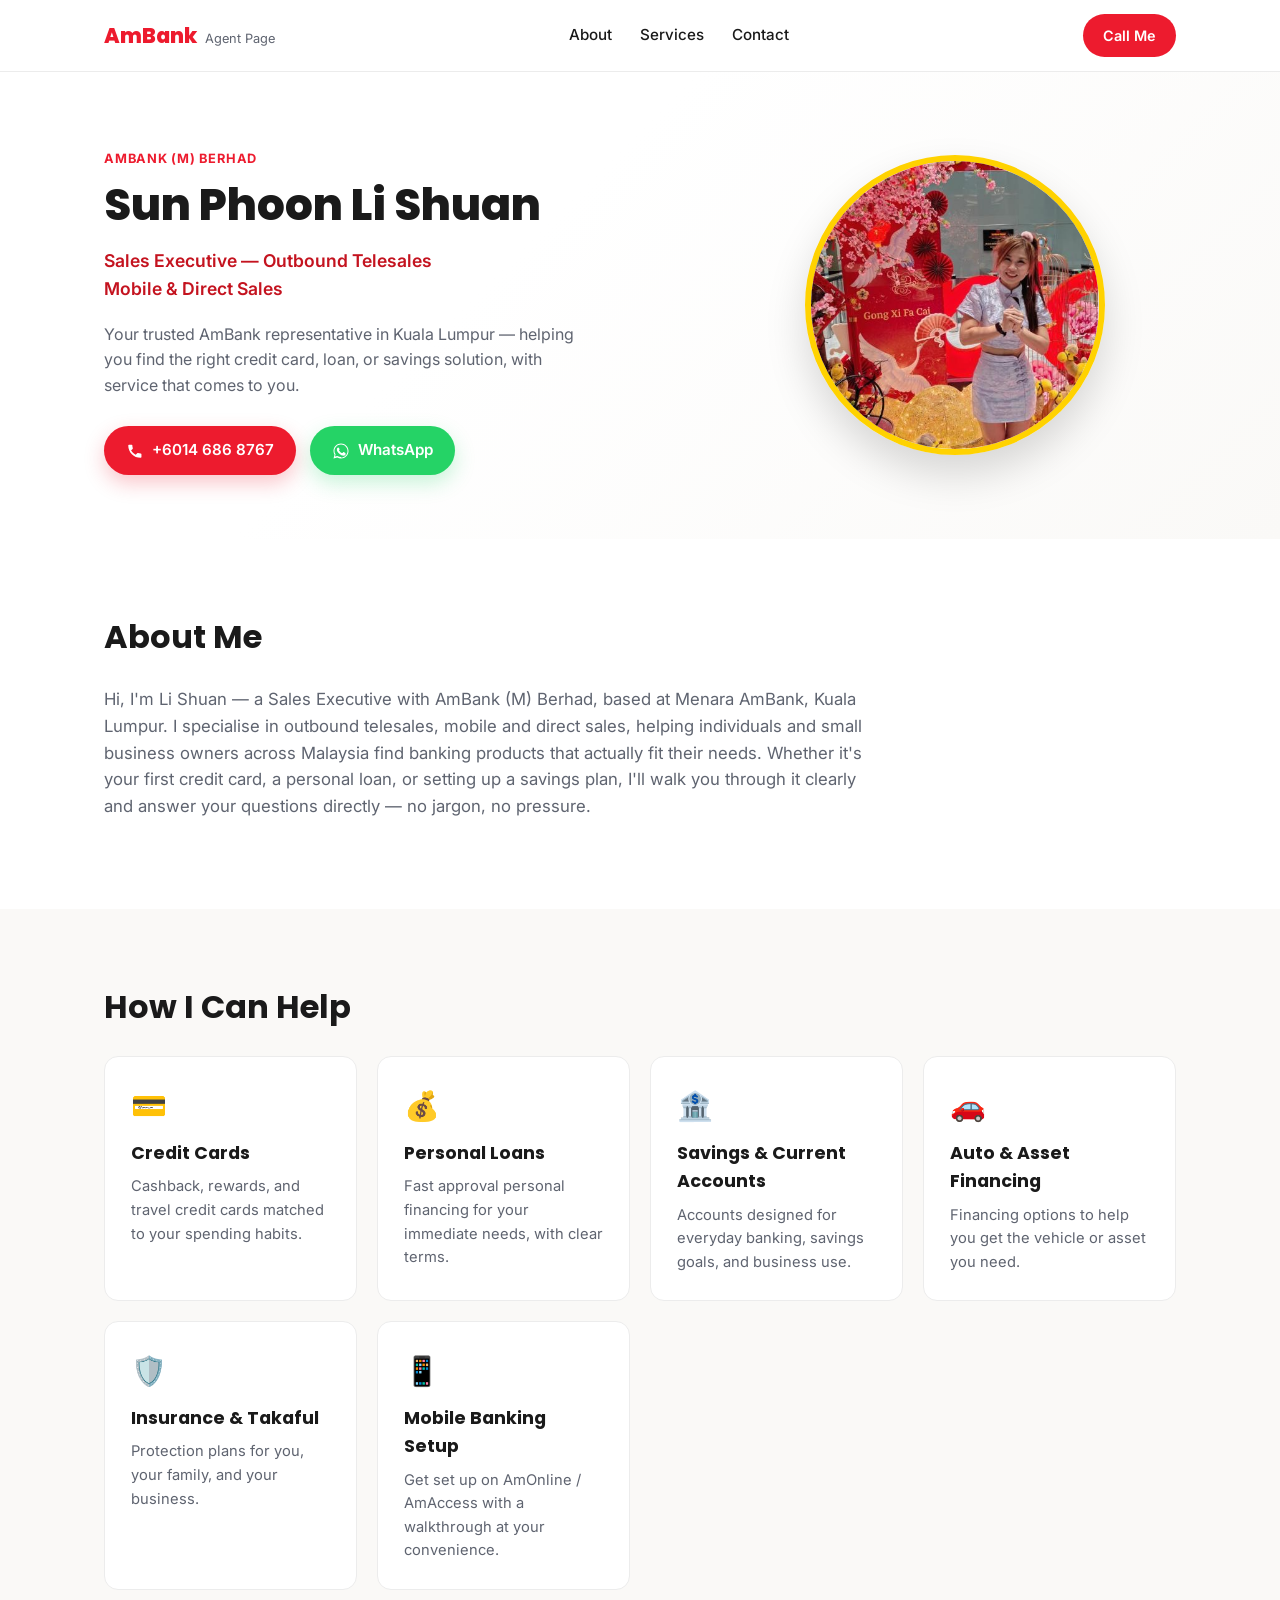
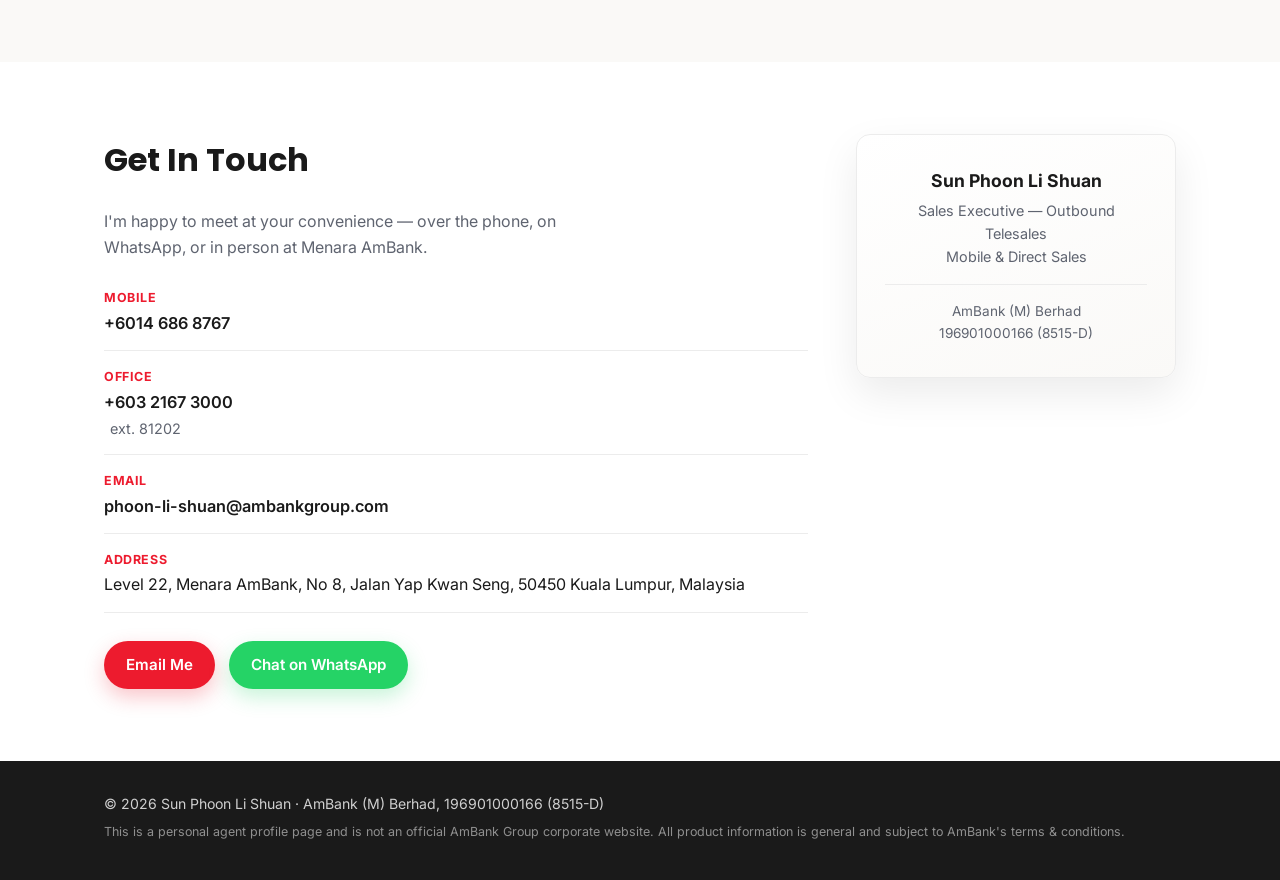
==== sun-phoon-li-shuan.html @ 8f0186c6 "Add files via upload" ====
<!DOCTYPE html>
<html lang="en">
<head>
<meta charset="UTF-8">
<meta name="viewport" content="width=device-width, initial-scale=1.0">
<title>Sun Phoon Li Shuan | AmBank Sales Executive</title>
<meta name="description" content="Sun Phoon Li Shuan - AmBank Sales Executive, Outbound Telesales, Mobile & Direct Sales. Contact for credit cards, personal loans, savings accounts and more.">
<link rel="preconnect" href="https://fonts.googleapis.com">
<link href="https://fonts.googleapis.com/css2?family=Poppins:wght@400;500;600;700;800&family=Inter:wght@400;500;600&display=swap" rel="stylesheet">
<style>
:root {
  --ambank-red: #ED1B2E;
  --ambank-red-dark: #C4131F;
  --ambank-yellow: #FFD200;
  --ink: #1a1a1a;
  --muted: #5f6470;
  --bg-soft: #faf9f7;
  --border: #ececec;
  --whatsapp: #25D366;
  --radius: 14px;
}

* { box-sizing: border-box; }

html { scroll-behavior: smooth; }

body {
  margin: 0;
  font-family: 'Inter', system-ui, sans-serif;
  color: var(--ink);
  background: #fff;
  line-height: 1.6;
}

h1, h2, h3 {
  font-family: 'Poppins', 'Inter', sans-serif;
  margin: 0;
}

.container {
  max-width: 1120px;
  margin: 0 auto;
  padding: 0 24px;
}

a { color: inherit; }

/* Navbar */
.navbar {
  position: sticky;
  top: 0;
  z-index: 50;
  background: #fff;
  border-bottom: 1px solid var(--border);
}

.navbar-inner {
  display: flex;
  align-items: center;
  justify-content: space-between;
  padding-top: 14px;
  padding-bottom: 14px;
}

.brand {
  display: flex;
  align-items: baseline;
  gap: 8px;
}

.brand-mark {
  font-family: 'Poppins', sans-serif;
  font-weight: 800;
  font-size: 1.3rem;
  color: var(--ambank-red);
}

.brand-sub {
  font-size: 0.8rem;
  color: var(--muted);
}

.nav-links {
  display: flex;
  gap: 28px;
}

.nav-links a {
  text-decoration: none;
  font-weight: 500;
  font-size: 0.95rem;
  color: var(--ink);
}

.nav-links a:hover { color: var(--ambank-red); }

/* Buttons */
.btn {
  display: inline-flex;
  align-items: center;
  gap: 8px;
  padding: 12px 22px;
  border-radius: 999px;
  font-weight: 600;
  font-size: 0.95rem;
  text-decoration: none;
  border: none;
  cursor: pointer;
  transition: transform 0.15s ease, box-shadow 0.15s ease;
}

.btn:hover { transform: translateY(-2px); }

.btn-primary {
  background: var(--ambank-red);
  color: #fff;
  box-shadow: 0 8px 20px rgba(237, 27, 46, 0.25);
}

.btn-primary:hover { background: var(--ambank-red-dark); }

.btn-whatsapp {
  background: var(--whatsapp);
  color: #fff;
  box-shadow: 0 8px 20px rgba(37, 211, 102, 0.25);
}

.btn-nav {
  padding: 10px 20px;
  background: var(--ambank-red);
  color: #fff;
  font-size: 0.9rem;
}

/* Hero */
.hero {
  background: linear-gradient(135deg, #fff 40%, var(--bg-soft) 100%);
  padding: 64px 0;
  overflow: hidden;
}

.hero-inner {
  display: flex;
  align-items: center;
  gap: 48px;
  flex-wrap: wrap;
}

.hero-text { flex: 1 1 420px; }

.eyebrow {
  color: var(--ambank-red);
  font-weight: 700;
  letter-spacing: 0.06em;
  text-transform: uppercase;
  font-size: 0.8rem;
  margin-bottom: 12px;
}

.hero h1 {
  font-size: 2.75rem;
  font-weight: 800;
  line-height: 1.1;
  margin-bottom: 14px;
}

.role {
  font-size: 1.1rem;
  font-weight: 600;
  color: var(--ambank-red-dark);
  margin-bottom: 18px;
}

.hero-desc {
  color: var(--muted);
  max-width: 480px;
  margin-bottom: 28px;
}

.hero-actions {
  display: flex;
  gap: 14px;
  flex-wrap: wrap;
}

.hero-photo {
  flex: 1 1 280px;
  display: flex;
  justify-content: center;
}

.photo-frame {
  width: 300px;
  height: 300px;
  border-radius: 50%;
  overflow: hidden;
  border: 6px solid var(--ambank-yellow);
  box-shadow: 0 20px 40px rgba(0,0,0,0.15);
}

.photo-frame img {
  width: 100%;
  height: 100%;
  object-fit: cover;
  object-position: center 20%;
}

/* Sections */
.section {
  padding: 72px 0;
}

.section h2 {
  font-size: 2rem;
  font-weight: 700;
  margin-bottom: 24px;
}

.about {
  background: #fff;
}

.about p {
  max-width: 760px;
  color: var(--muted);
  font-size: 1.05rem;
}

.services {
  background: var(--bg-soft);
}

.cards {
  display: grid;
  grid-template-columns: repeat(auto-fit, minmax(240px, 1fr));
  gap: 20px;
}

.card {
  background: #fff;
  border: 1px solid var(--border);
  border-radius: var(--radius);
  padding: 26px;
  transition: box-shadow 0.2s ease, transform 0.2s ease;
}

.card:hover {
  box-shadow: 0 12px 30px rgba(0,0,0,0.08);
  transform: translateY(-4px);
}

.card-icon {
  font-size: 1.8rem;
  margin-bottom: 10px;
}

.card h3 {
  font-size: 1.1rem;
  margin-bottom: 8px;
}

.card p {
  color: var(--muted);
  font-size: 0.92rem;
  margin: 0;
}

/* Contact */
.contact-inner {
  display: flex;
  gap: 48px;
  flex-wrap: wrap;
  align-items: flex-start;
}

.contact-info { flex: 1 1 420px; }

.contact-lead {
  color: var(--muted);
  max-width: 480px;
  margin-bottom: 28px;
}

.contact-list {
  list-style: none;
  padding: 0;
  margin: 0 0 28px;
  display: flex;
  flex-direction: column;
  gap: 16px;
}

.contact-list li {
  display: flex;
  flex-direction: column;
  gap: 2px;
  border-bottom: 1px solid var(--border);
  padding-bottom: 14px;
}

.contact-label {
  font-size: 0.78rem;
  text-transform: uppercase;
  letter-spacing: 0.05em;
  color: var(--ambank-red);
  font-weight: 700;
}

.contact-list a {
  text-decoration: none;
  font-weight: 600;
  font-size: 1.02rem;
}

.contact-list a:hover { color: var(--ambank-red-dark); }

.ext {
  color: var(--muted);
  font-weight: 400;
  font-size: 0.9rem;
  margin-left: 6px;
}

.contact-actions {
  display: flex;
  gap: 14px;
  flex-wrap: wrap;
}

.contact-card {
  flex: 0 1 320px;
  background: linear-gradient(160deg, #fff 0%, var(--bg-soft) 100%);
  border: 1px solid var(--border);
  border-radius: var(--radius);
  padding: 32px 28px;
  text-align: center;
  box-shadow: 0 16px 40px rgba(0,0,0,0.08);
}

.ambank-logo {
  height: 34px;
  margin-bottom: 18px;
}

.contact-card-title {
  font-weight: 700;
  font-size: 1.1rem;
  margin: 0 0 4px;
}

.contact-card-sub {
  color: var(--muted);
  font-size: 0.9rem;
  margin: 0 0 16px;
}

.contact-card hr {
  border: none;
  border-top: 1px solid var(--border);
  margin: 16px 0;
}

.contact-card-company {
  color: var(--muted);
  font-size: 0.85rem;
  margin: 0;
}

/* Footer */
.footer {
  background: var(--ink);
  color: #cfcfcf;
  padding: 32px 0;
}

.footer-inner p {
  margin: 0 0 6px;
  font-size: 0.88rem;
}

.footer-disclaimer {
  color: #8f8f8f;
  font-size: 0.78rem !important;
}

@media (max-width: 640px) {
  .hero h1 { font-size: 2.1rem; }
  .nav-links { display: none; }
  .photo-frame { width: 220px; height: 220px; }
}

</style>
</head>
<body>

<header class="navbar">
  <div class="container navbar-inner">
    <div class="brand">
      <span class="brand-mark">AmBank</span>
      <span class="brand-sub">Agent Page</span>
    </div>
    <nav class="nav-links">
      <a href="#about">About</a>
      <a href="#services">Services</a>
      <a href="#contact">Contact</a>
    </nav>
    <a href="tel:+60146868767" class="btn btn-nav">Call Me</a>
  </div>
</header>

<section class="hero">
  <div class="container hero-inner">
    <div class="hero-text">
      <p class="eyebrow">AmBank (M) Berhad</p>
      <h1>Sun Phoon Li Shuan</h1>
      <p class="role">Sales Executive &mdash; Outbound Telesales<br>Mobile &amp; Direct Sales</p>
      <p class="hero-desc">Your trusted AmBank representative in Kuala Lumpur — helping you find the right credit card, loan, or savings solution, with service that comes to you.</p>
      <div class="hero-actions">
        <a href="tel:+60146868767" class="btn btn-primary">
          <svg viewBox="0 0 24 24" width="18" height="18" fill="currentColor"><path d="M6.6 10.8c1.4 2.7 3.6 4.9 6.3 6.3l2.1-2.1c.3-.3.7-.4 1-.2 1.1.4 2.4.6 3.6.6.6 0 1 .4 1 1V20c0 .6-.4 1-1 1C10.4 21 3 13.6 3 4.5c0-.6.4-1 1-1h3.5c.6 0 1 .4 1 1 0 1.3.2 2.5.6 3.6.1.4 0 .8-.3 1.1l-2.2 2.1z"/></svg>
          +6014 686 8767
        </a>
        <a href="https://wa.me/60146868767" target="_blank" rel="noopener" class="btn btn-whatsapp">
          <svg viewBox="0 0 24 24" width="18" height="18" fill="currentColor"><path d="M17.5 14.4c-.3-.1-1.7-.9-2-1-.3-.1-.5-.1-.7.1-.2.3-.8 1-.9 1.1-.2.2-.3.2-.6.1-.3-.1-1.2-.5-2.3-1.5-.9-.8-1.4-1.7-1.6-2-.2-.3 0-.5.1-.6.1-.1.3-.3.4-.5.1-.2.2-.3.3-.5.1-.2 0-.4 0-.5C10 9.7 9.5 8.4 9.3 7.9c-.2-.5-.4-.4-.6-.4h-.5c-.2 0-.5.1-.7.3-.3.3-1 1-1 2.4s1 2.8 1.2 3c.1.2 2 3.1 4.9 4.3.7.3 1.2.5 1.7.6.7.2 1.3.2 1.8.1.5-.1 1.7-.7 1.9-1.4.2-.7.2-1.2.2-1.4-.1-.1-.3-.2-.6-.3zM12 2C6.5 2 2 6.5 2 12c0 1.8.5 3.6 1.4 5.1L2 22l5.1-1.3C8.5 21.5 10.2 22 12 22c5.5 0 10-4.5 10-10S17.5 2 12 2zm0 18c-1.7 0-3.3-.5-4.7-1.3l-.3-.2-3 .8.8-2.9-.2-.3C3.8 15 3.3 13.5 3.3 12c0-4.8 3.9-8.7 8.7-8.7s8.7 3.9 8.7 8.7-3.9 8.7-8.7 8.7z"/></svg>
          WhatsApp
        </a>
      </div>
    </div>
    <div class="hero-photo">
      <div class="photo-frame">
        <img src="[data-uri]" alt="Sun Phoon Li Shuan, AmBank Sales Executive">
      </div>
    </div>
  </div>
</section>

<section id="about" class="section about">
  <div class="container">
    <h2>About Me</h2>
    <p>Hi, I'm Li Shuan — a Sales Executive with AmBank (M) Berhad, based at Menara AmBank, Kuala Lumpur. I specialise in outbound telesales, mobile and direct sales, helping individuals and small business owners across Malaysia find banking products that actually fit their needs. Whether it's your first credit card, a personal loan, or setting up a savings plan, I'll walk you through it clearly and answer your questions directly — no jargon, no pressure.</p>
  </div>
</section>

<section id="services" class="section services">
  <div class="container">
    <h2>How I Can Help</h2>
    <div class="cards">
      <div class="card">
        <div class="card-icon">💳</div>
        <h3>Credit Cards</h3>
        <p>Cashback, rewards, and travel credit cards matched to your spending habits.</p>
      </div>
      <div class="card">
        <div class="card-icon">💰</div>
        <h3>Personal Loans</h3>
        <p>Fast approval personal financing for your immediate needs, with clear terms.</p>
      </div>
      <div class="card">
        <div class="card-icon">🏦</div>
        <h3>Savings &amp; Current Accounts</h3>
        <p>Accounts designed for everyday banking, savings goals, and business use.</p>
      </div>
      <div class="card">
        <div class="card-icon">🚗</div>
        <h3>Auto &amp; Asset Financing</h3>
        <p>Financing options to help you get the vehicle or asset you need.</p>
      </div>
      <div class="card">
        <div class="card-icon">🛡️</div>
        <h3>Insurance &amp; Takaful</h3>
        <p>Protection plans for you, your family, and your business.</p>
      </div>
      <div class="card">
        <div class="card-icon">📱</div>
        <h3>Mobile Banking Setup</h3>
        <p>Get set up on AmOnline / AmAccess with a walkthrough at your convenience.</p>
      </div>
    </div>
  </div>
</section>

<section id="contact" class="section contact">
  <div class="container contact-inner">
    <div class="contact-info">
      <h2>Get In Touch</h2>
      <p class="contact-lead">I'm happy to meet at your convenience — over the phone, on WhatsApp, or in person at Menara AmBank.</p>

      <ul class="contact-list">
        <li>
          <span class="contact-label">Mobile</span>
          <a href="tel:+60146868767">+6014 686 8767</a>
        </li>
        <li>
          <span class="contact-label">Office</span>
          <a href="tel:+60321673000">+603 2167 3000</a><span class="ext">ext. 81202</span>
        </li>
        <li>
          <span class="contact-label">Email</span>
          <a href="mailto:phoon-li-shuan@ambankgroup.com">phoon-li-shuan@ambankgroup.com</a>
        </li>
        <li>
          <span class="contact-label">Address</span>
          <span>Level 22, Menara AmBank, No 8, Jalan Yap Kwan Seng, 50450 Kuala Lumpur, Malaysia</span>
        </li>
      </ul>

      <div class="contact-actions">
        <a href="mailto:phoon-li-shuan@ambankgroup.com" class="btn btn-primary">Email Me</a>
        <a href="https://wa.me/60146868767" target="_blank" rel="noopener" class="btn btn-whatsapp">Chat on WhatsApp</a>
      </div>
    </div>

    <div class="contact-card">
      <img class="ambank-logo" src="https://upload.wikimedia.org/wikipedia/en/thumb/e/e8/AmBank_Group_Logo.svg/240px-AmBank_Group_Logo.svg.png" alt="AmBank" onerror="this.style.display='none'">
      <p class="contact-card-title">Sun Phoon Li Shuan</p>
      <p class="contact-card-sub">Sales Executive — Outbound Telesales<br>Mobile &amp; Direct Sales</p>
      <hr>
      <p class="contact-card-company">AmBank (M) Berhad<br>196901000166 (8515-D)</p>
    </div>
  </div>
</section>

<footer class="footer">
  <div class="container footer-inner">
    <p>&copy; <span id="year"></span> Sun Phoon Li Shuan &middot; AmBank (M) Berhad, 196901000166 (8515-D)</p>
    <p class="footer-disclaimer">This is a personal agent profile page and is not an official AmBank Group corporate website. All product information is general and subject to AmBank's terms &amp; conditions.</p>
  </div>
</footer>

<script>
document.getElementById('year').textContent = new Date().getFullYear();

</script>
</body>
</html>
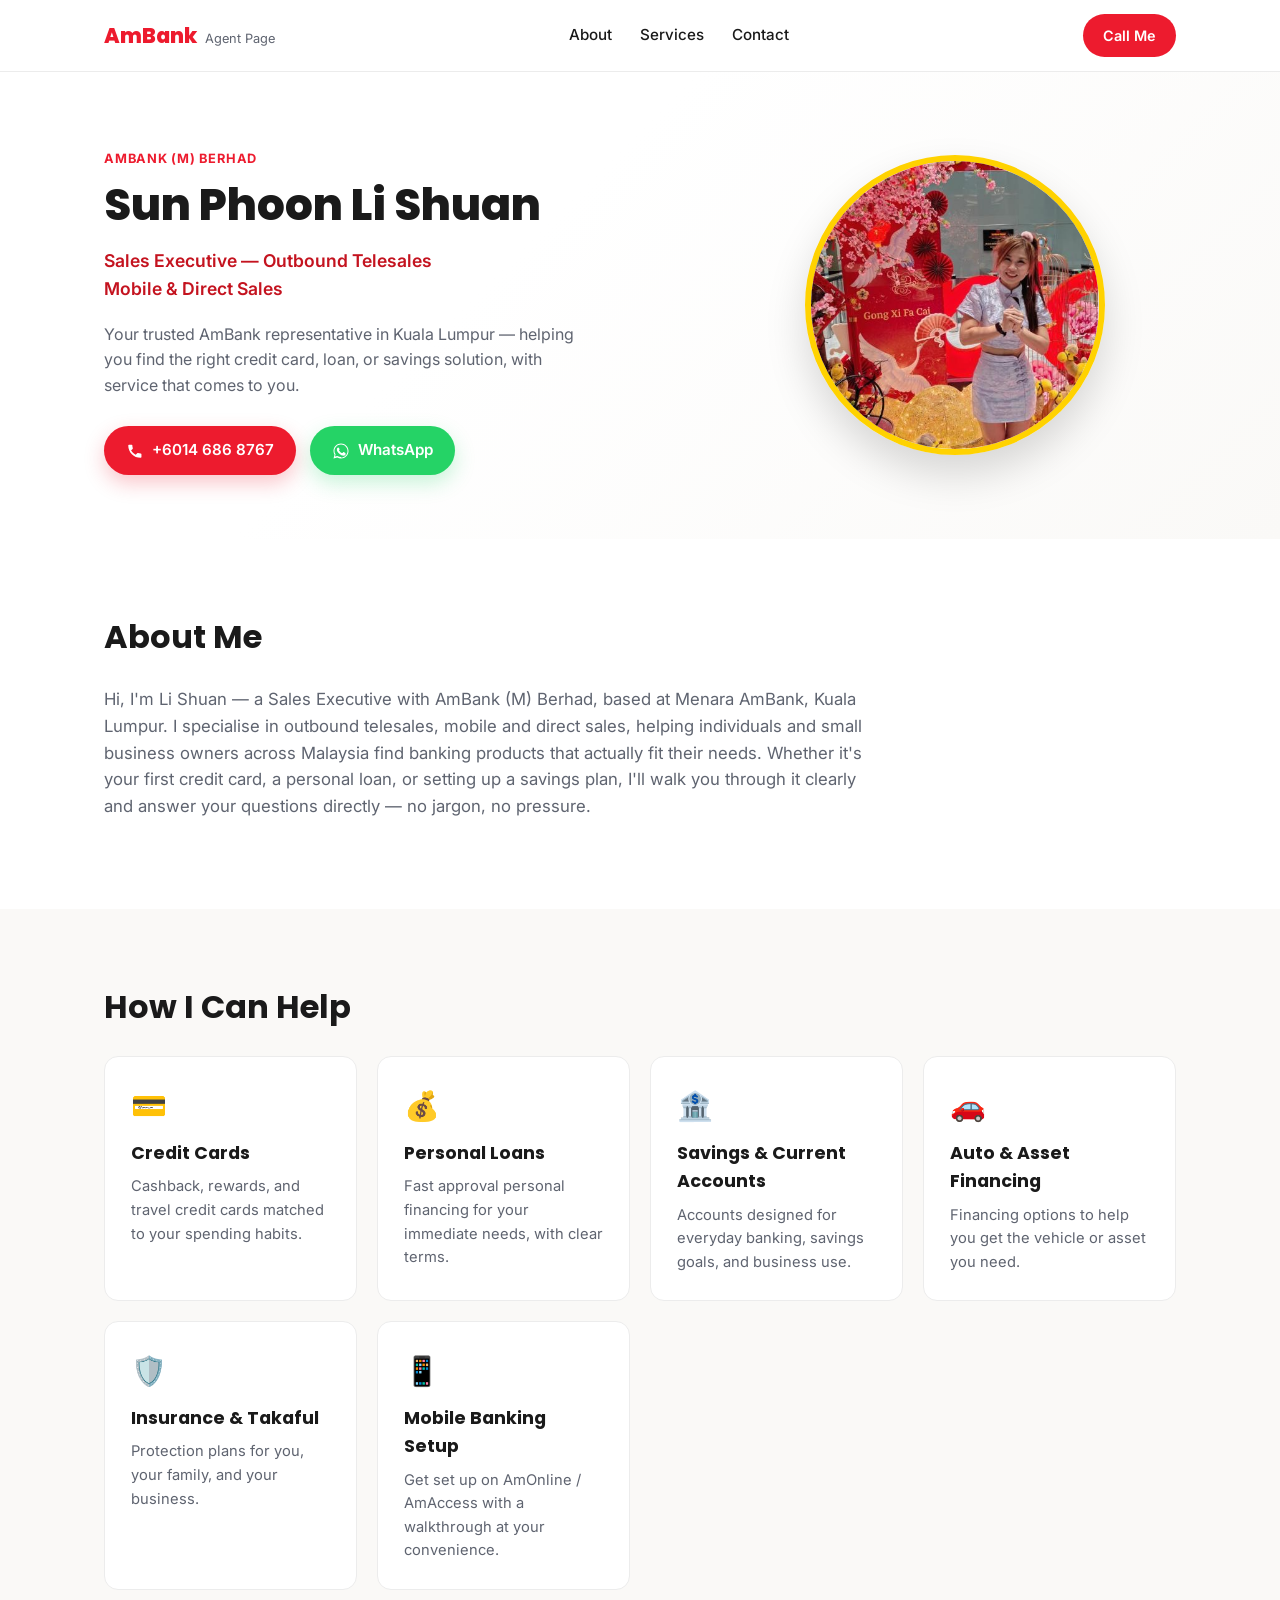
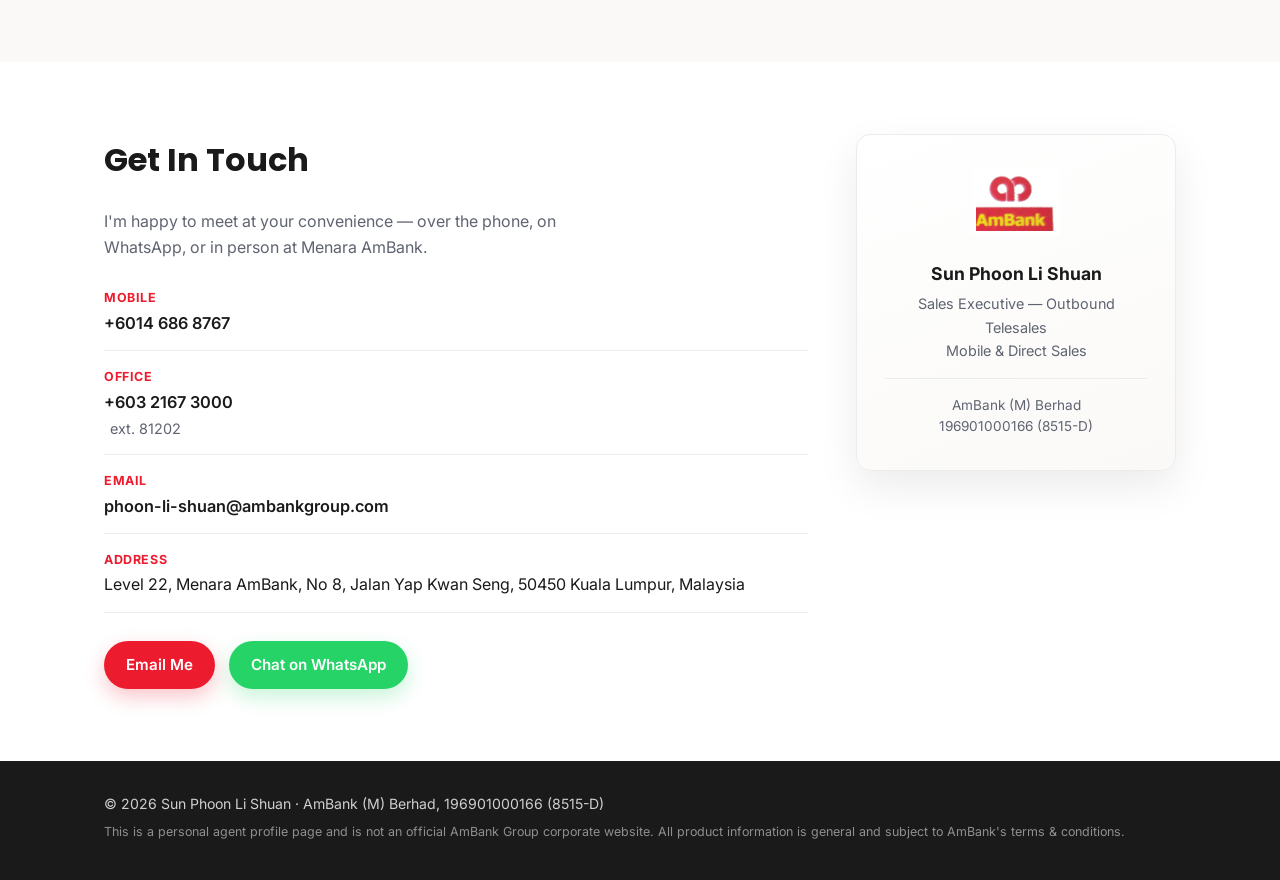
==== commit 04ca0644: "Add files via upload" ====
--- a/sun-phoon-li-shuan.html
+++ b/sun-phoon-li-shuan.html
@@ -338,7 +338,8 @@
 }
 
 .ambank-logo {
-  height: 34px;
+  height: 68px;
+  width: auto;
   margin-bottom: 18px;
 }
 
@@ -511,7 +512,7 @@
     </div>
 
     <div class="contact-card">
-      <img class="ambank-logo" src="https://upload.wikimedia.org/wikipedia/en/thumb/e/e8/AmBank_Group_Logo.svg/240px-AmBank_Group_Logo.svg.png" alt="AmBank" onerror="this.style.display='none'">
+      <img class="ambank-logo" src="[data-uri]" alt="AmBank">
       <p class="contact-card-title">Sun Phoon Li Shuan</p>
       <p class="contact-card-sub">Sales Executive — Outbound Telesales<br>Mobile &amp; Direct Sales</p>
       <hr>
